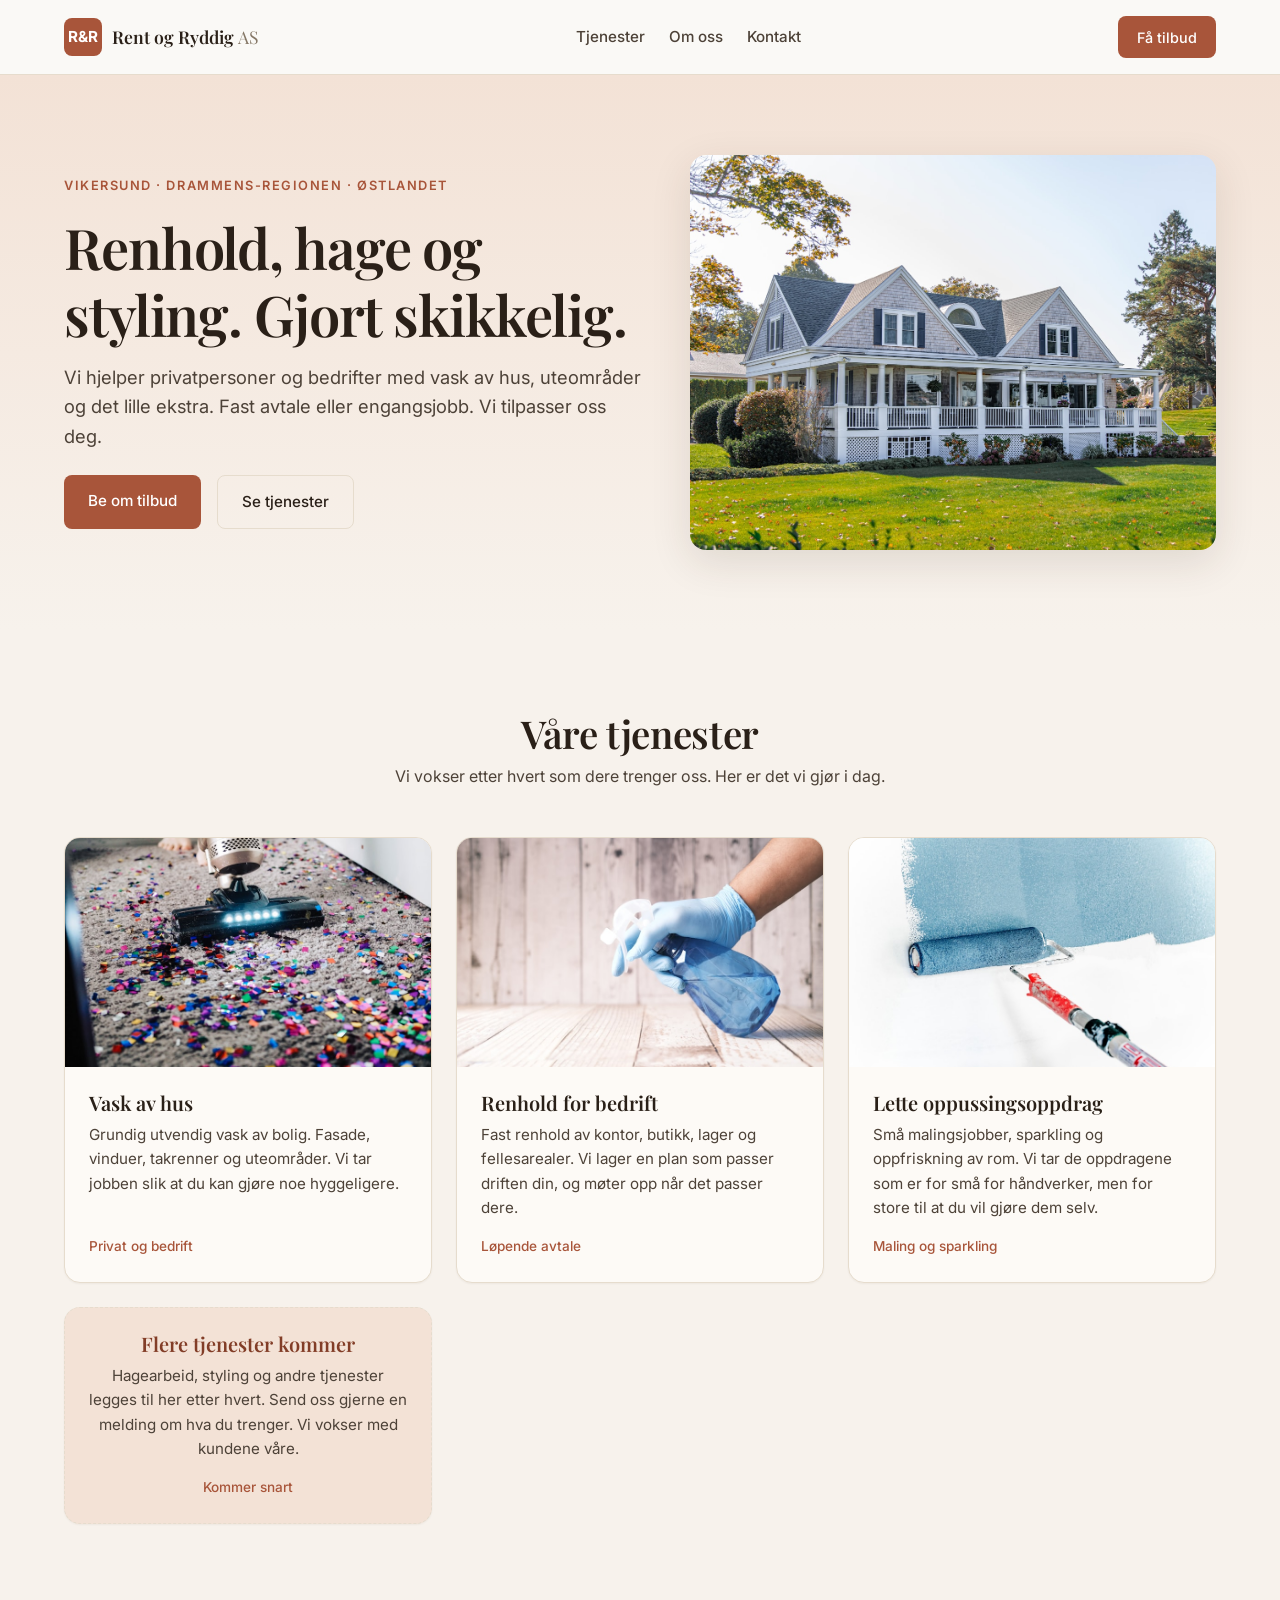
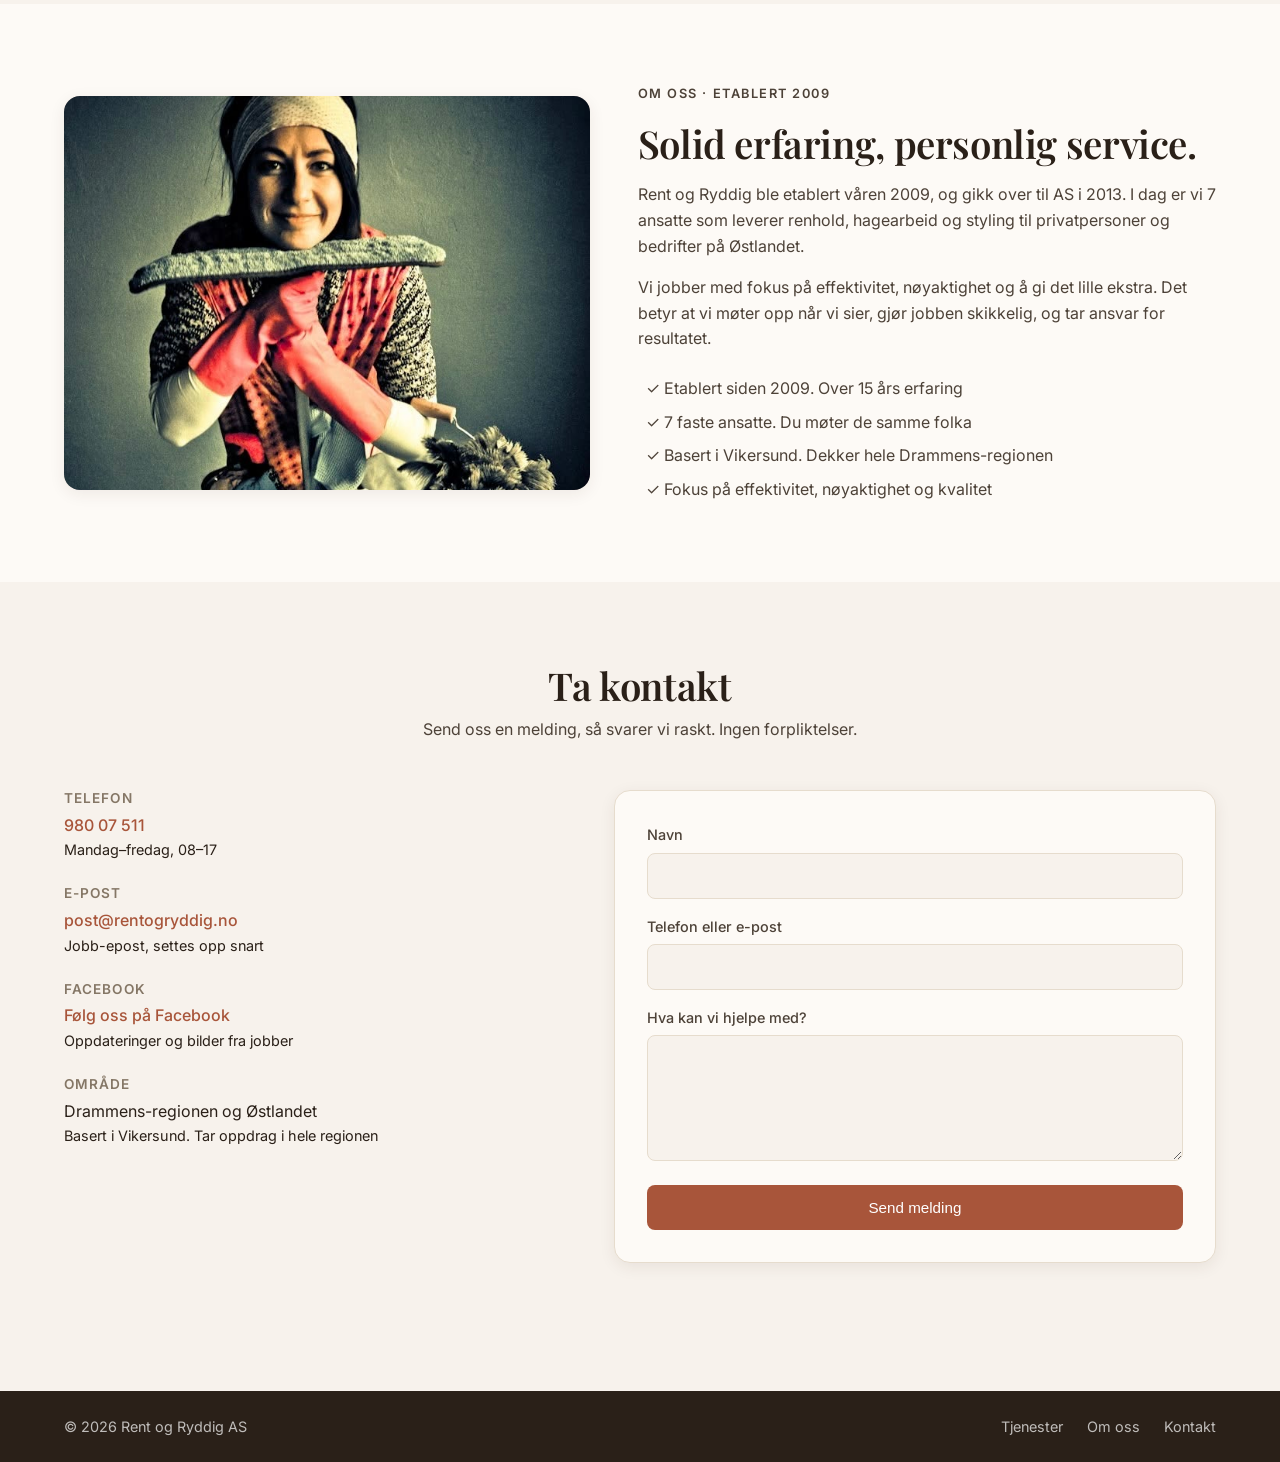
==== index.html @ 43ed0e91 "Første versjon av nettsiden til Rent og Ryddig AS" ====
<!DOCTYPE html>
<html lang="nb">
<head>
    <meta charset="UTF-8">
    <meta name="viewport" content="width=device-width, initial-scale=1.0">
    <title>Rent og Ryddig AS | Renhold, hage og styling på Østlandet</title>
    <meta name="description" content="Rent og Ryddig AS tilbyr renhold for privat og bedrift, hagearbeid og styling i Drammens-regionen og resten av Østlandet. Kontakt oss for en uforpliktende prat.">
    <link rel="preconnect" href="https://fonts.googleapis.com">
    <link rel="preconnect" href="https://fonts.gstatic.com" crossorigin>
    <link href="https://fonts.googleapis.com/css2?family=Inter:wght@400;500;600;700&family=Playfair+Display:wght@600;700&display=swap" rel="stylesheet">
    <link rel="stylesheet" href="styles.css">
</head>
<body>
    <header class="site-header">
        <div class="container header-inner">
            <a href="#" class="logo">
                <span class="logo-mark">R&amp;R</span>
                <span class="logo-text">Rent og Ryddig <span class="logo-as">AS</span></span>
            </a>
            <nav class="main-nav">
                <a href="#tjenester">Tjenester</a>
                <a href="#om-oss">Om oss</a>
                <a href="#kontakt">Kontakt</a>
            </nav>
            <a href="#kontakt" class="btn btn-primary header-cta">Få tilbud</a>
        </div>
    </header>

    <main>
        <!-- HERO -->
        <section class="hero">
            <div class="container hero-inner">
                <div class="hero-text">
                    <p class="eyebrow">Vikersund · Drammens-regionen · Østlandet</p>
                    <h1>Renhold, hage og styling. Gjort skikkelig.</h1>
                    <p class="lede">Vi hjelper privatpersoner og bedrifter med vask av hus, uteområder og det lille ekstra. Fast avtale eller engangsjobb. Vi tilpasser oss deg.</p>
                    <div class="hero-actions">
                        <a href="#kontakt" class="btn btn-primary">Be om tilbud</a>
                        <a href="#tjenester" class="btn btn-ghost">Se tjenester</a>
                    </div>
                </div>
                <div class="hero-image">
                    <img src="images/hero.jpg" alt="Rent og ryddig arbeid, eksempelbilde" loading="eager">
                </div>
            </div>
        </section>

        <!-- TJENESTER -->
        <section id="tjenester" class="services">
            <div class="container">
                <header class="section-header">
                    <h2>Våre tjenester</h2>
                    <p>Vi vokser etter hvert som dere trenger oss. Her er det vi gjør i dag.</p>
                </header>
                <div class="service-grid">

                    <article class="service-card">
                        <div class="service-image">
                            <img src="images/service-husvask.jpg" alt="Vask av hus" loading="lazy">
                        </div>
                        <div class="service-body">
                            <h3>Vask av hus</h3>
                            <p>Grundig utvendig vask av bolig. Fasade, vinduer, takrenner og uteområder. Vi tar jobben slik at du kan gjøre noe hyggeligere.</p>
                            <p class="service-tag">Privat og bedrift</p>
                        </div>
                    </article>

                    <article class="service-card">
                        <div class="service-image">
                            <img src="images/service-bedrift.jpg" alt="Renhold for bedrift" loading="lazy">
                        </div>
                        <div class="service-body">
                            <h3>Renhold for bedrift</h3>
                            <p>Fast renhold av kontor, butikk, lager og fellesarealer. Vi lager en plan som passer driften din, og møter opp når det passer dere.</p>
                            <p class="service-tag">Løpende avtale</p>
                        </div>
                    </article>

                    <article class="service-card">
                        <div class="service-image">
                            <img src="images/service-maling.jpg" alt="Lette oppussingsoppdrag, maling" loading="lazy">
                        </div>
                        <div class="service-body">
                            <h3>Lette oppussingsoppdrag</h3>
                            <p>Små malingsjobber, sparkling og oppfriskning av rom. Vi tar de oppdragene som er for små for håndverker, men for store til at du vil gjøre dem selv.</p>
                            <p class="service-tag">Maling og sparkling</p>
                        </div>
                    </article>

                    <article class="service-card service-card--placeholder">
                        <div class="service-body">
                            <h3>Flere tjenester kommer</h3>
                            <p>Hagearbeid, styling og andre tjenester legges til her etter hvert. Send oss gjerne en melding om hva du trenger. Vi vokser med kundene våre.</p>
                            <p class="service-tag">Kommer snart</p>
                        </div>
                    </article>

                </div>
            </div>
        </section>

        <!-- OM OSS -->
        <section id="om-oss" class="about">
            <div class="container about-inner">
                <div class="about-image">
                    <img src="images/about-team.jpg" alt="En av våre ansatte. Du møter de samme folka hver gang" loading="lazy">
                </div>
                <div class="about-text">
                    <p class="eyebrow">Om oss · Etablert 2009</p>
                    <h2>Solid erfaring, personlig service.</h2>
                    <p>Rent og Ryddig ble etablert våren 2009, og gikk over til AS i 2013. I dag er vi 7 ansatte som leverer renhold, hagearbeid og styling til privatpersoner og bedrifter på Østlandet.</p>
                    <p>Vi jobber med fokus på effektivitet, nøyaktighet og å gi det lille ekstra. Det betyr at vi møter opp når vi sier, gjør jobben skikkelig, og tar ansvar for resultatet.</p>
                    <ul class="about-list">
                        <li>✓ Etablert siden 2009. Over 15 års erfaring</li>
                        <li>✓ 7 faste ansatte. Du møter de samme folka</li>
                        <li>✓ Basert i Vikersund. Dekker hele Drammens-regionen</li>
                        <li>✓ Fokus på effektivitet, nøyaktighet og kvalitet</li>
                    </ul>
                </div>
            </div>
        </section>

        <!-- KONTAKT -->
        <section id="kontakt" class="contact">
            <div class="container">
                <header class="section-header">
                    <h2>Ta kontakt</h2>
                    <p>Send oss en melding, så svarer vi raskt. Ingen forpliktelser.</p>
                </header>
                <div class="contact-grid">
                    <div class="contact-info">
                        <div class="contact-item">
                            <h3>Telefon</h3>
                            <p><a href="tel:+4798007511">980 07 511</a></p>
                            <p class="muted">Mandag–fredag, 08–17</p>
                        </div>
                        <div class="contact-item">
                            <h3>E-post</h3>
                            <p><a href="mailto:post@rentogryddig.no">post@rentogryddig.no</a></p>
                            <p class="muted">Jobb-epost, settes opp snart</p>
                        </div>
                        <div class="contact-item">
                            <h3>Facebook</h3>
                            <p><a href="https://www.facebook.com/people/Rent-og-Ryddig-As/100054570334841/" target="_blank" rel="noopener">Følg oss på Facebook</a></p>
                            <p class="muted">Oppdateringer og bilder fra jobber</p>
                        </div>
                        <div class="contact-item">
                            <h3>Område</h3>
                            <p>Drammens-regionen og Østlandet</p>
                            <p class="muted">Basert i Vikersund. Tar oppdrag i hele regionen</p>
                        </div>
                    </div>
                    <form class="contact-form" name="kontakt" netlify>
                        <label>
                            <span>Navn</span>
                            <input type="text" name="navn" required>
                        </label>
                        <label>
                            <span>Telefon eller e-post</span>
                            <input type="text" name="kontaktinfo" required>
                        </label>
                        <label>
                            <span>Hva kan vi hjelpe med?</span>
                            <textarea name="melding" rows="5" required></textarea>
                        </label>
                        <button type="submit" class="btn btn-primary">Send melding</button>
                    </form>
                </div>
            </div>
        </section>
    </main>

    <footer class="site-footer">
        <div class="container footer-inner">
            <p>&copy; <span id="year">2026</span> Rent og Ryddig AS</p>
            <p class="footer-links">
                <a href="#tjenester">Tjenester</a>
                <a href="#om-oss">Om oss</a>
                <a href="#kontakt">Kontakt</a>
            </p>
        </div>
    </footer>

    <script>
        // Automatisk årstall i footer
        document.getElementById('year').textContent = new Date().getFullYear();
    </script>
</body>
</html>
---- styles.css ----
/* ============================================
   Rent og Ryddig AS — nettside
   Design: rent, vennlig, profesjonelt
   ============================================ */

:root {
    --color-bg: #f7f2ec;              /* varm krem */
    --color-surface: #fdfaf6;         /* lysere krem for kort */
    --color-ink: #2a2018;             /* dyp sjokolade - tekst */
    --color-ink-soft: #4d4238;        /* mykere tekst */
    --color-muted: #857766;           /* varm grå */
    --color-line: #e6dccd;            /* delikat skillelinje */
    --color-accent: #a8553a;          /* terrakotta - hovedfarge */
    --color-accent-soft: #f3e2d6;     /* terrakotta-lys - bakgrunner */
    --color-accent-strong: #823d27;   /* terrakotta-mørk - hover */
    --color-secondary: #4a5a3a;       /* dyp oliven - sekundær aksent */
    --color-warm: #c89a6a;            /* varm sand */

    --font-sans: 'Inter', -apple-system, BlinkMacSystemFont, 'Segoe UI', sans-serif;
    --font-display: 'Playfair Display', Georgia, serif;

    --radius: 8px;
    --radius-lg: 16px;
    --shadow-sm: 0 1px 2px rgba(60, 40, 25, 0.05);
    --shadow-md: 0 4px 16px rgba(60, 40, 25, 0.08);
    --shadow-lg: 0 12px 40px rgba(60, 40, 25, 0.12);

    --max-width: 1200px;
    --space-1: 0.5rem;
    --space-2: 1rem;
    --space-3: 1.5rem;
    --space-4: 2rem;
    --space-5: 3rem;
    --space-6: 5rem;
}

* { box-sizing: border-box; margin: 0; padding: 0; }

html { scroll-behavior: smooth; }

body {
    font-family: var(--font-sans);
    color: var(--color-ink);
    background: var(--color-bg);
    line-height: 1.6;
    -webkit-font-smoothing: antialiased;
    -moz-osx-font-smoothing: grayscale;
}

img { max-width: 100%; height: auto; display: block; }

a { color: var(--color-accent); text-decoration: none; }
a:hover { color: var(--color-accent-strong); }

.container {
    max-width: var(--max-width);
    margin: 0 auto;
    padding: 0 var(--space-3);
}

/* ===== TYPOGRAFI ===== */
h1, h2, h3 {
    font-family: var(--font-display);
    color: var(--color-ink);
    line-height: 1.2;
    font-weight: 600;
}

h1 { font-size: clamp(2rem, 5vw, 3.5rem); letter-spacing: -0.02em; }
h2 { font-size: clamp(1.6rem, 3.5vw, 2.4rem); letter-spacing: -0.01em; }
h3 { font-size: 1.25rem; }

.eyebrow {
    text-transform: uppercase;
    letter-spacing: 0.12em;
    font-size: 0.8rem;
    color: var(--color-accent);
    font-weight: 600;
    margin-bottom: var(--space-2);
}

.lede {
    font-size: 1.15rem;
    color: var(--color-ink-soft);
    margin-bottom: var(--space-3);
}

.muted { color: var(--color-muted); font-size: 0.9rem; }

.section-header {
    text-align: center;
    max-width: 700px;
    margin: 0 auto var(--space-5);
}
.section-header p {
    color: var(--color-ink-soft);
    margin-top: var(--space-1);
}

/* ===== KNAPPER ===== */
.btn {
    display: inline-block;
    padding: 0.85rem 1.5rem;
    border-radius: var(--radius);
    font-weight: 500;
    font-size: 0.95rem;
    cursor: pointer;
    transition: all 0.2s ease;
    border: none;
    text-align: center;
}
.btn-primary {
    background: var(--color-accent);
    color: white;
}
.btn-primary:hover {
    background: var(--color-accent-strong);
    color: white;
    transform: translateY(-1px);
    box-shadow: var(--shadow-md);
}
.btn-ghost {
    background: transparent;
    color: var(--color-ink);
    border: 1.5px solid var(--color-line);
}
.btn-ghost:hover {
    border-color: var(--color-accent);
    color: var(--color-accent);
}

/* ===== HEADER ===== */
.site-header {
    position: sticky;
    top: 0;
    z-index: 100;
    background: rgba(250, 250, 247, 0.92);
    backdrop-filter: blur(10px);
    -webkit-backdrop-filter: blur(10px);
    border-bottom: 1px solid var(--color-line);
}
.header-inner {
    display: flex;
    align-items: center;
    justify-content: space-between;
    padding: var(--space-2) var(--space-3);
    gap: var(--space-3);
}
.logo {
    display: flex;
    align-items: center;
    gap: 0.65rem;
    color: var(--color-ink);
}
.logo:hover { color: var(--color-ink); }
.logo-mark {
    display: inline-flex;
    align-items: center;
    justify-content: center;
    width: 38px;
    height: 38px;
    background: var(--color-accent);
    color: white;
    border-radius: 8px;
    font-weight: 700;
    font-size: 0.95rem;
    letter-spacing: -0.02em;
    font-family: var(--font-sans);
}
.logo-text {
    font-family: var(--font-display);
    font-weight: 600;
    font-size: 1.1rem;
}
.logo-as { color: var(--color-muted); font-weight: 400; }

.main-nav {
    display: flex;
    gap: var(--space-3);
    align-items: center;
}
.main-nav a {
    color: var(--color-ink-soft);
    font-size: 0.95rem;
    font-weight: 500;
    transition: color 0.15s;
}
.main-nav a:hover { color: var(--color-accent); }
.header-cta { padding: 0.6rem 1.2rem; font-size: 0.9rem; }

/* ===== HERO ===== */
.hero {
    padding: var(--space-6) 0;
    background: linear-gradient(180deg, var(--color-accent-soft) 0%, var(--color-bg) 100%);
}
.hero-inner {
    display: grid;
    grid-template-columns: 1.1fr 1fr;
    gap: var(--space-5);
    align-items: center;
}
.hero-text h1 { margin-bottom: var(--space-2); }
.hero-actions {
    display: flex;
    gap: var(--space-2);
    margin-top: var(--space-3);
    flex-wrap: wrap;
}
.hero-image {
    border-radius: var(--radius-lg);
    overflow: hidden;
    box-shadow: var(--shadow-lg);
    aspect-ratio: 4/3;
    background: var(--color-accent-soft);
}
.hero-image img {
    width: 100%;
    height: 100%;
    object-fit: cover;
}

/* ===== TJENESTER ===== */
.services {
    padding: var(--space-6) 0;
}
.service-grid {
    display: grid;
    grid-template-columns: repeat(auto-fit, minmax(280px, 1fr));
    gap: var(--space-3);
}
.service-card {
    background: var(--color-surface);
    border-radius: var(--radius-lg);
    overflow: hidden;
    box-shadow: var(--shadow-sm);
    border: 1px solid var(--color-line);
    transition: all 0.25s ease;
    display: flex;
    flex-direction: column;
}
.service-card:hover {
    transform: translateY(-3px);
    box-shadow: var(--shadow-md);
}
.service-image {
    aspect-ratio: 16/10;
    overflow: hidden;
    background: var(--color-accent-soft);
}
.service-image img {
    width: 100%;
    height: 100%;
    object-fit: cover;
    transition: transform 0.4s ease;
}
.service-card:hover .service-image img { transform: scale(1.04); }
.service-body {
    padding: var(--space-3);
    flex: 1;
    display: flex;
    flex-direction: column;
}
.service-body h3 { margin-bottom: var(--space-1); }
.service-body p { color: var(--color-ink-soft); font-size: 0.95rem; }
.service-tag {
    margin-top: auto !important;
    padding-top: var(--space-2) !important;
    color: var(--color-accent) !important;
    font-size: 0.85rem !important;
    font-weight: 500;
}
.service-card--placeholder {
    background: var(--color-accent-soft);
    border-style: dashed;
    justify-content: center;
    text-align: center;
}
.service-card--placeholder .service-body {
    align-items: center;
}
.service-card--placeholder h3 { color: var(--color-accent-strong); }

/* ===== OM OSS ===== */
.about {
    padding: var(--space-6) 0;
    background: var(--color-surface);
}
.about-inner {
    display: grid;
    grid-template-columns: 1fr 1.1fr;
    gap: var(--space-5);
    align-items: center;
}
.about-image {
    border-radius: var(--radius-lg);
    overflow: hidden;
    box-shadow: var(--shadow-md);
    aspect-ratio: 4/3;
    background: var(--color-accent-soft);
}
.about-image img { width: 100%; height: 100%; object-fit: cover; }
.about-text h2 { margin-bottom: var(--space-2); }
.about-text p { color: var(--color-ink-soft); margin-bottom: var(--space-2); }
.about-list {
    list-style: none;
    margin-top: var(--space-3);
    display: flex;
    flex-direction: column;
    gap: var(--space-1);
}
.about-list li {
    color: var(--color-ink-soft);
    padding-left: 0.5rem;
}

/* ===== KONTAKT ===== */
.contact {
    padding: var(--space-6) 0;
}
.contact-grid {
    display: grid;
    grid-template-columns: 1fr 1.2fr;
    gap: var(--space-5);
    align-items: start;
}
.contact-info {
    display: flex;
    flex-direction: column;
    gap: var(--space-3);
}
.contact-item h3 {
    font-family: var(--font-sans);
    font-size: 0.85rem;
    text-transform: uppercase;
    letter-spacing: 0.08em;
    color: var(--color-muted);
    margin-bottom: 0.4rem;
    font-weight: 600;
}
.contact-item p { color: var(--color-ink); }
.contact-item a { font-weight: 500; }

.contact-form {
    background: var(--color-surface);
    padding: var(--space-4);
    border-radius: var(--radius-lg);
    box-shadow: var(--shadow-md);
    border: 1px solid var(--color-line);
    display: flex;
    flex-direction: column;
    gap: var(--space-2);
}
.contact-form label {
    display: flex;
    flex-direction: column;
    gap: 0.4rem;
}
.contact-form label span {
    font-size: 0.9rem;
    font-weight: 500;
    color: var(--color-ink-soft);
}
.contact-form input,
.contact-form textarea {
    padding: 0.75rem 0.9rem;
    border: 1.5px solid var(--color-line);
    border-radius: var(--radius);
    font-family: var(--font-sans);
    font-size: 1rem;
    background: var(--color-bg);
    transition: border-color 0.15s;
}
.contact-form input:focus,
.contact-form textarea:focus {
    outline: none;
    border-color: var(--color-accent);
    background: white;
}
.contact-form textarea { resize: vertical; min-height: 120px; }
.contact-form button { margin-top: var(--space-1); }
.form-note {
    font-size: 0.85rem;
    color: var(--color-muted);
    text-align: center;
}

/* ===== FOOTER ===== */
.site-footer {
    background: var(--color-ink);
    color: rgba(255, 255, 255, 0.7);
    padding: var(--space-3) 0;
    margin-top: var(--space-5);
}
.footer-inner {
    display: flex;
    justify-content: space-between;
    align-items: center;
    flex-wrap: wrap;
    gap: var(--space-2);
    font-size: 0.9rem;
}
.footer-links { display: flex; gap: var(--space-3); }
.footer-links a { color: rgba(255, 255, 255, 0.7); }
.footer-links a:hover { color: white; }

/* ===== RESPONSIV ===== */
@media (max-width: 800px) {
    .hero-inner,
    .about-inner,
    .contact-grid {
        grid-template-columns: 1fr;
    }
    .hero { padding: var(--space-5) 0; }
    .services, .about, .contact { padding: var(--space-5) 0; }
    .main-nav { display: none; }
    .header-cta { padding: 0.55rem 1rem; }
    .logo-text { font-size: 1rem; }
}

@media (max-width: 480px) {
    .container { padding: 0 var(--space-2); }
    .hero-actions { flex-direction: column; align-items: stretch; }
    .btn { width: 100%; }
}
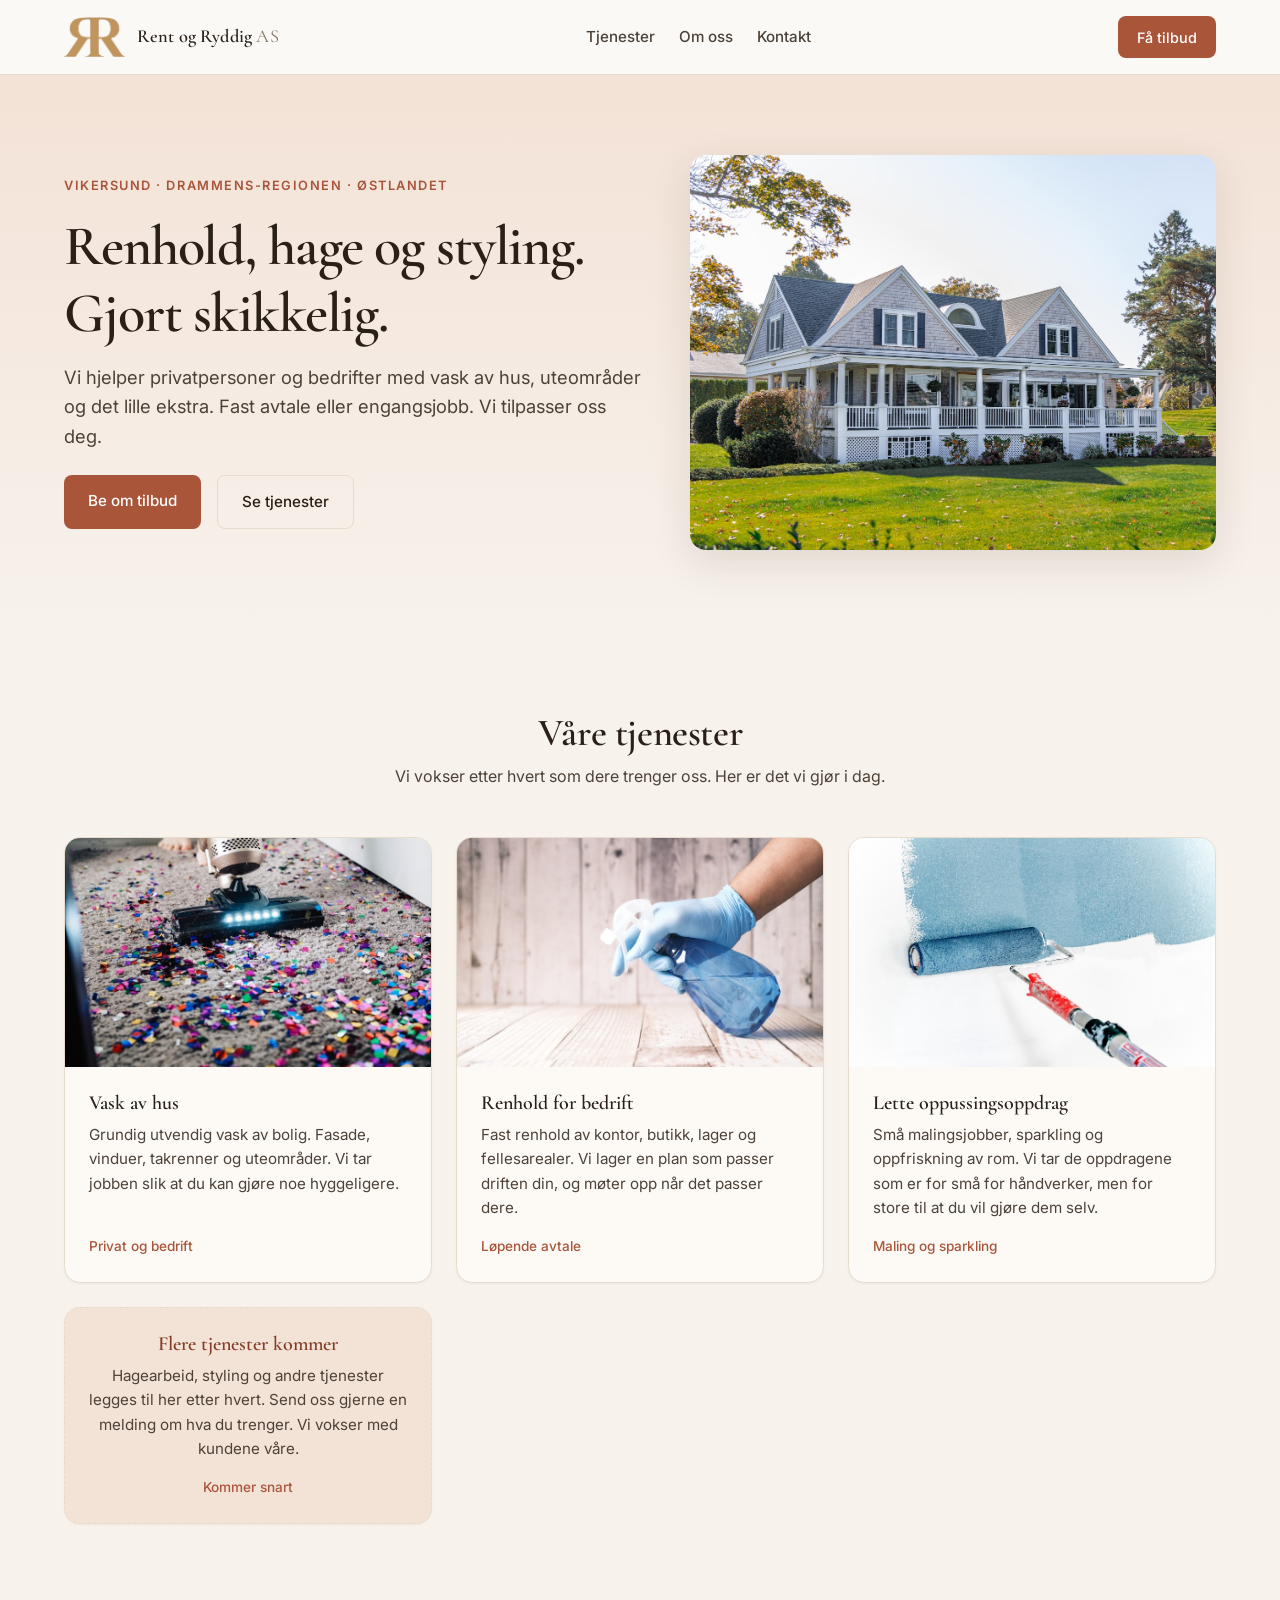
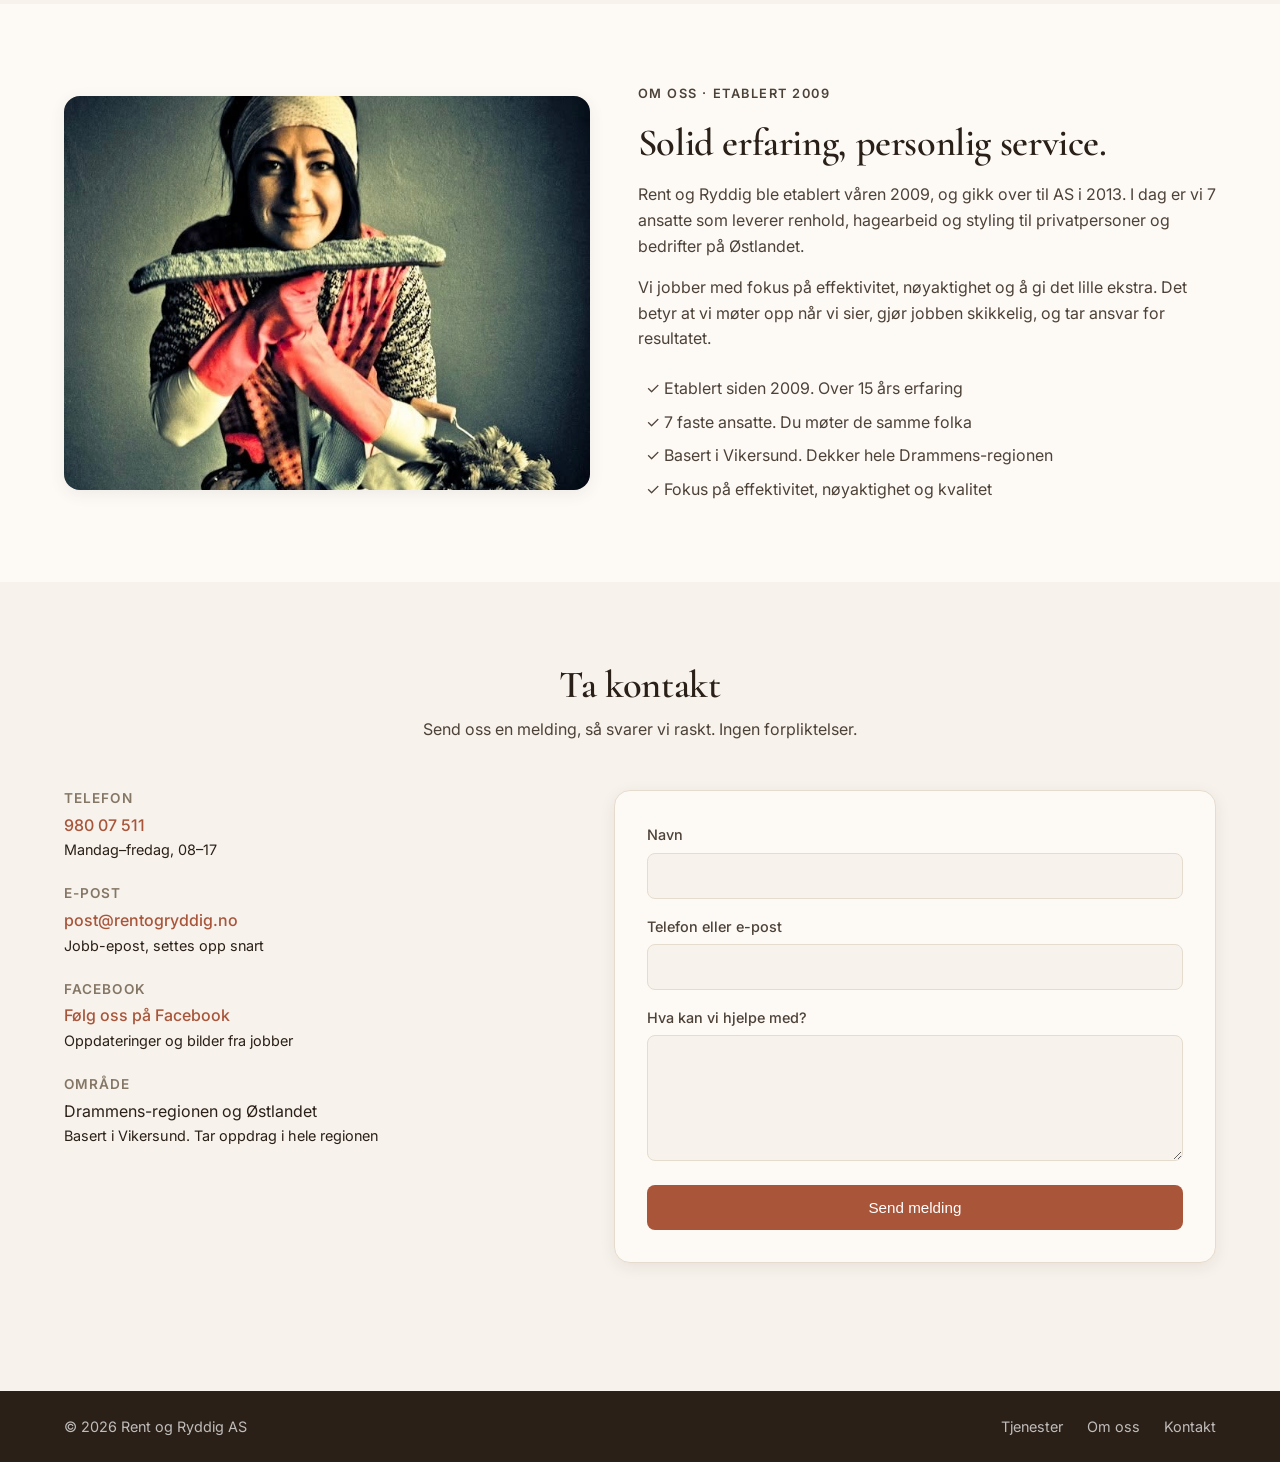
==== commit 950c983f: "Bruk ekte logo (RR med gjennomsiktig bakgrunn) + Cormorant Garamond font" ====
--- a/index.html
+++ b/index.html
@@ -7,14 +7,14 @@
     <meta name="description" content="Rent og Ryddig AS tilbyr renhold for privat og bedrift, hagearbeid og styling i Drammens-regionen og resten av Østlandet. Kontakt oss for en uforpliktende prat.">
     <link rel="preconnect" href="https://fonts.googleapis.com">
     <link rel="preconnect" href="https://fonts.gstatic.com" crossorigin>
-    <link href="https://fonts.googleapis.com/css2?family=Inter:wght@400;500;600;700&family=Playfair+Display:wght@600;700&display=swap" rel="stylesheet">
+    <link href="https://fonts.googleapis.com/css2?family=Inter:wght@400;500;600;700&family=Cormorant+Garamond:wght@500;600;700&display=swap" rel="stylesheet">
     <link rel="stylesheet" href="styles.css">
 </head>
 <body>
     <header class="site-header">
         <div class="container header-inner">
             <a href="#" class="logo">
-                <span class="logo-mark">R&amp;R</span>
+                <img class="logo-image" src="images/logo-mark.png" alt="Rent og Ryddig AS">
                 <span class="logo-text">Rent og Ryddig <span class="logo-as">AS</span></span>
             </a>
             <nav class="main-nav">
--- a/styles.css
+++ b/styles.css
@@ -15,9 +15,10 @@
     --color-accent-strong: #823d27;   /* terrakotta-mørk - hover */
     --color-secondary: #4a5a3a;       /* dyp oliven - sekundær aksent */
     --color-warm: #c89a6a;            /* varm sand */
+    --color-gold: #b8945a;            /* gull fra logo */
 
     --font-sans: 'Inter', -apple-system, BlinkMacSystemFont, 'Segoe UI', sans-serif;
-    --font-display: 'Playfair Display', Georgia, serif;
+    --font-display: 'Cormorant Garamond', Georgia, 'Times New Roman', serif;
 
     --radius: 8px;
     --radius-lg: 16px;
@@ -149,28 +150,20 @@
 .logo {
     display: flex;
     align-items: center;
-    gap: 0.65rem;
+    gap: 0.7rem;
     color: var(--color-ink);
 }
 .logo:hover { color: var(--color-ink); }
-.logo-mark {
-    display: inline-flex;
-    align-items: center;
-    justify-content: center;
-    width: 38px;
-    height: 38px;
-    background: var(--color-accent);
-    color: white;
-    border-radius: 8px;
-    font-weight: 700;
-    font-size: 0.95rem;
-    letter-spacing: -0.02em;
-    font-family: var(--font-sans);
+.logo-image {
+    height: 40px;
+    width: auto;
+    display: block;
 }
 .logo-text {
     font-family: var(--font-display);
     font-weight: 600;
-    font-size: 1.1rem;
+    font-size: 1.15rem;
+    letter-spacing: 0.01em;
 }
 .logo-as { color: var(--color-muted); font-weight: 400; }
 
@@ -415,6 +408,7 @@
     .main-nav { display: none; }
     .header-cta { padding: 0.55rem 1rem; }
     .logo-text { font-size: 1rem; }
+    .logo-image { height: 32px; }
 }
 
 @media (max-width: 480px) {
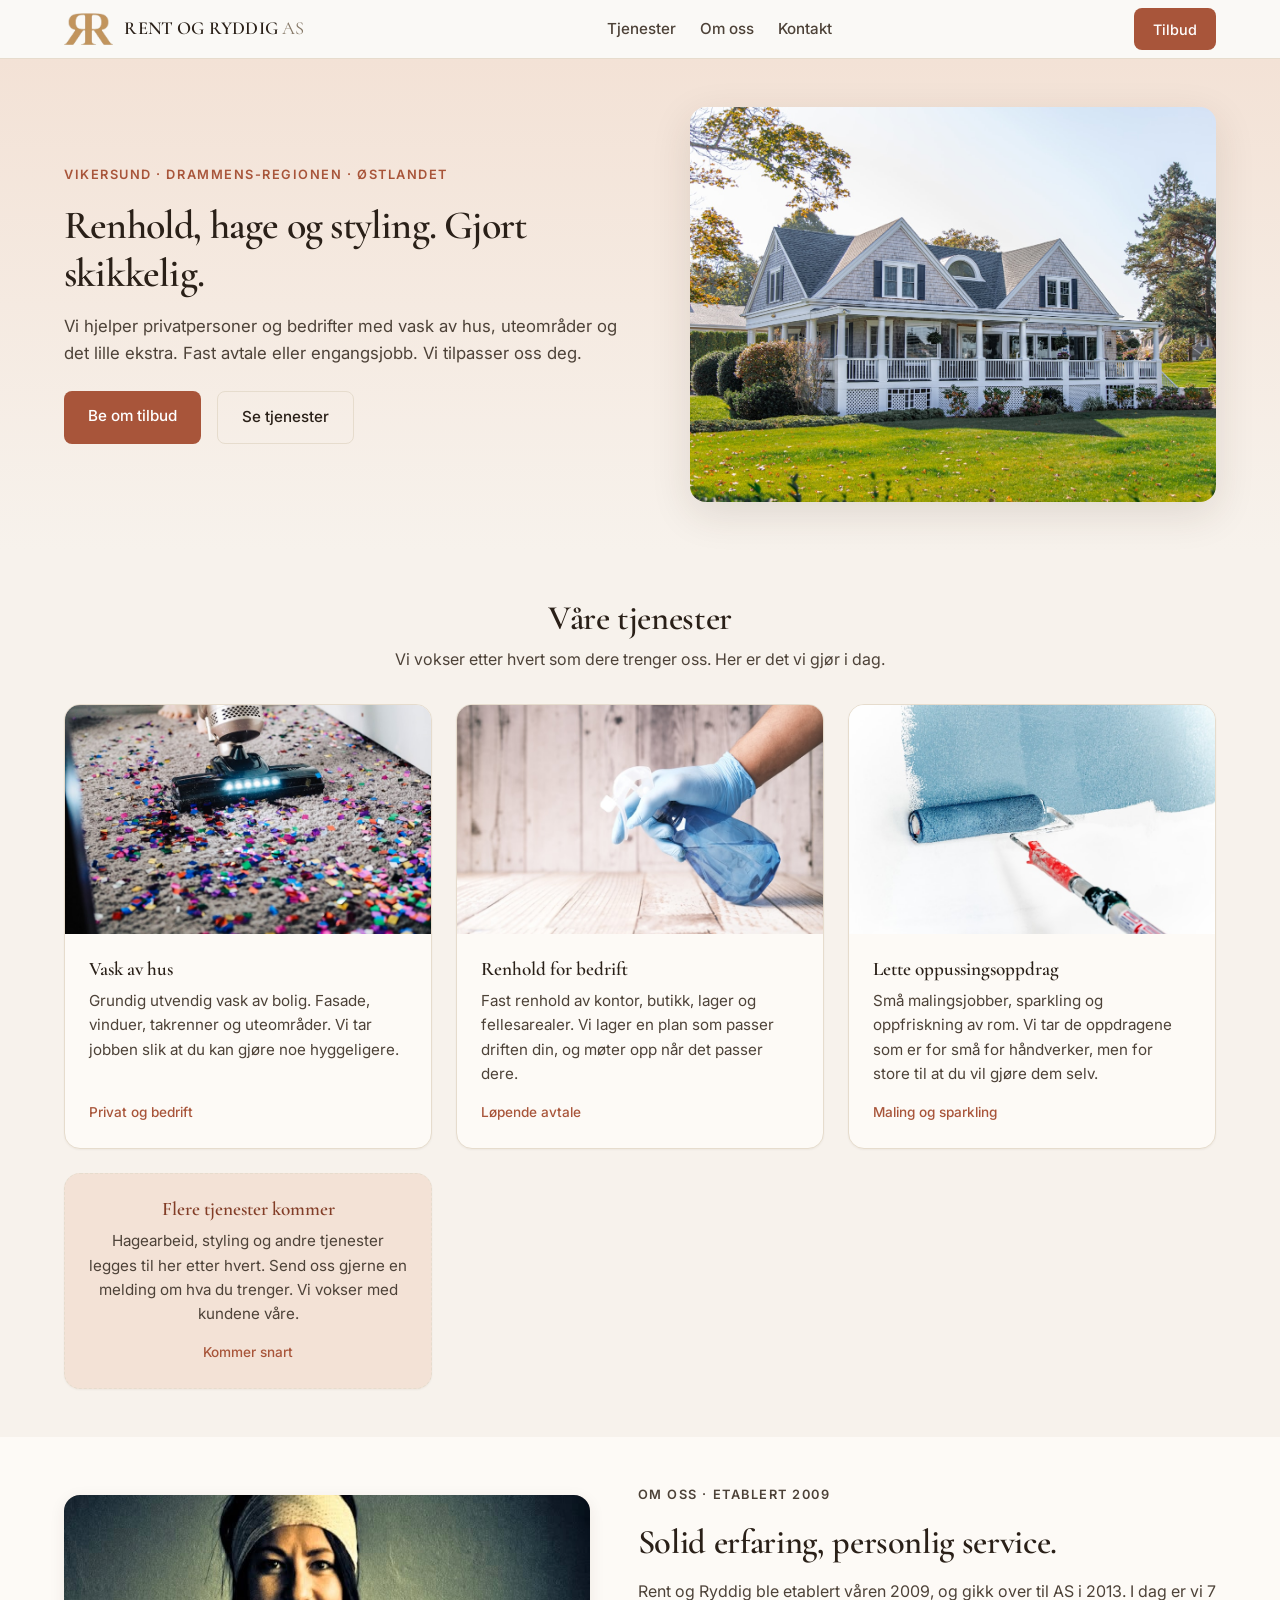
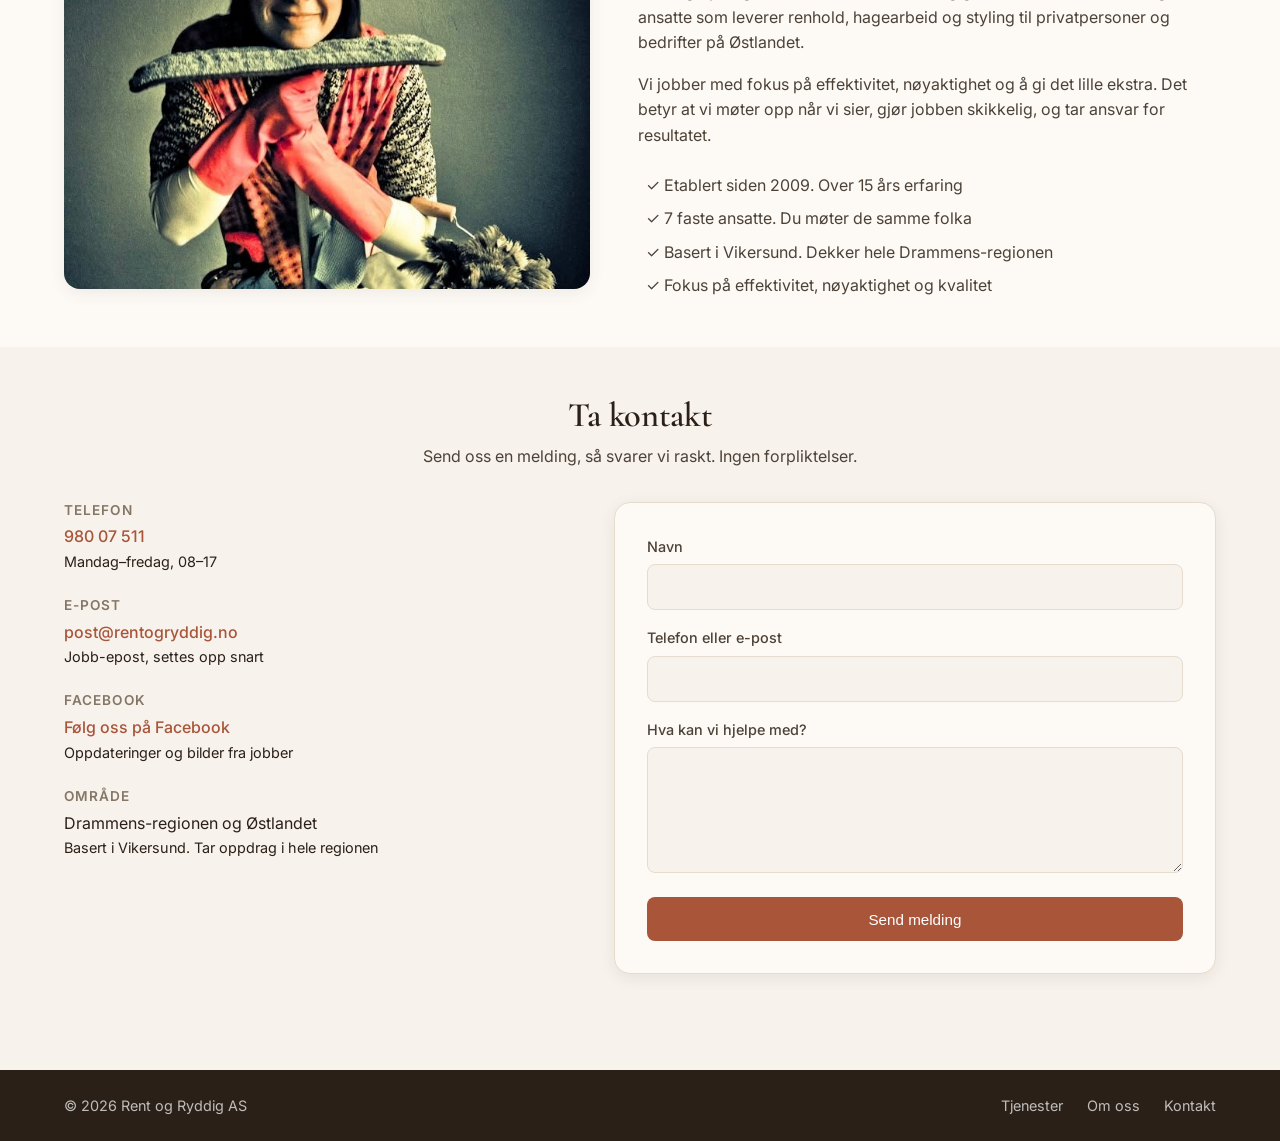
==== commit 7f06e3e4: "Kompakt header-knapp på mobil" ====
--- a/index.html
+++ b/index.html
@@ -22,7 +22,7 @@
                 <a href="#om-oss">Om oss</a>
                 <a href="#kontakt">Kontakt</a>
             </nav>
-            <a href="#kontakt" class="btn btn-primary header-cta">Få tilbud</a>
+            <a href="#kontakt" class="btn btn-primary header-cta">Tilbud</a>
         </div>
     </header>
 
--- a/styles.css
+++ b/styles.css
@@ -37,7 +37,8 @@
 
 * { box-sizing: border-box; margin: 0; padding: 0; }
 
-html { scroll-behavior: smooth; }
+html { scroll-behavior: smooth; scroll-padding-top: 70px; }
+section[id] { scroll-margin-top: 70px; }
 
 body {
     font-family: var(--font-sans);
@@ -67,9 +68,11 @@
     font-weight: 600;
 }
 
-h1 { font-size: clamp(2rem, 5vw, 3.5rem); letter-spacing: -0.02em; }
-h2 { font-size: clamp(1.6rem, 3.5vw, 2.4rem); letter-spacing: -0.01em; }
-h3 { font-size: 1.25rem; }
+h1 { font-size: clamp(1.6rem, 4.5vw, 2.5rem); letter-spacing: -0.02em; word-wrap: break-word; overflow-wrap: break-word; }
+h2 { font-size: clamp(1.35rem, 3.4vw, 2.15rem); letter-spacing: -0.01em; word-wrap: break-word; overflow-wrap: break-word; }
+h3 { font-size: 1.2rem; word-wrap: break-word; overflow-wrap: break-word; }
+
+p { word-wrap: break-word; overflow-wrap: break-word; }
 
 .eyebrow {
     text-transform: uppercase;
@@ -81,7 +84,7 @@
 }
 
 .lede {
-    font-size: 1.15rem;
+    font-size: 1.05rem;
     color: var(--color-ink-soft);
     margin-bottom: var(--space-3);
 }
@@ -91,7 +94,7 @@
 .section-header {
     text-align: center;
     max-width: 700px;
-    margin: 0 auto var(--space-5);
+    margin: 0 auto var(--space-4);
 }
 .section-header p {
     color: var(--color-ink-soft);
@@ -144,7 +147,7 @@
     display: flex;
     align-items: center;
     justify-content: space-between;
-    padding: var(--space-2) var(--space-3);
+    padding: var(--space-1) var(--space-3);
     gap: var(--space-3);
 }
 .logo {
@@ -155,7 +158,7 @@
 }
 .logo:hover { color: var(--color-ink); }
 .logo-image {
-    height: 40px;
+    height: 32px;
     width: auto;
     display: block;
 }
@@ -164,6 +167,7 @@
     font-weight: 600;
     font-size: 1.15rem;
     letter-spacing: 0.01em;
+    text-transform: uppercase;
 }
 .logo-as { color: var(--color-muted); font-weight: 400; }
 
@@ -183,7 +187,7 @@
 
 /* ===== HERO ===== */
 .hero {
-    padding: var(--space-6) 0;
+    padding: var(--space-5) 0;
     background: linear-gradient(180deg, var(--color-accent-soft) 0%, var(--color-bg) 100%);
 }
 .hero-inner {
@@ -214,7 +218,7 @@
 
 /* ===== TJENESTER ===== */
 .services {
-    padding: var(--space-6) 0;
+    padding: var(--space-5) 0;
 }
 .service-grid {
     display: grid;
@@ -275,7 +279,7 @@
 
 /* ===== OM OSS ===== */
 .about {
-    padding: var(--space-6) 0;
+    padding: var(--space-5) 0;
     background: var(--color-surface);
 }
 .about-inner {
@@ -308,7 +312,7 @@
 
 /* ===== KONTAKT ===== */
 .contact {
-    padding: var(--space-6) 0;
+    padding: var(--space-5) 0;
 }
 .contact-grid {
     display: grid;
@@ -403,14 +407,24 @@
     .contact-grid {
         grid-template-columns: 1fr;
     }
-    .hero { padding: var(--space-5) 0; }
-    .services, .about, .contact { padding: var(--space-5) 0; }
     .main-nav { display: none; }
     .header-cta { padding: 0.55rem 1rem; }
     .logo-text { font-size: 1rem; }
     .logo-image { height: 32px; }
 }
 
+@media (max-width: 600px) {
+    .hero,
+    .services,
+    .about,
+    .contact {
+        padding: var(--space-4) 0;
+    }
+    .logo-text { font-size: 0.85rem; letter-spacing: 0.02em; }
+    .header-inner { gap: var(--space-2); }
+    .header-cta { padding: 0.4rem 0.75rem; font-size: 0.8rem; }
+}
+
 @media (max-width: 480px) {
     .container { padding: 0 var(--space-2); }
     .hero-actions { flex-direction: column; align-items: stretch; }
